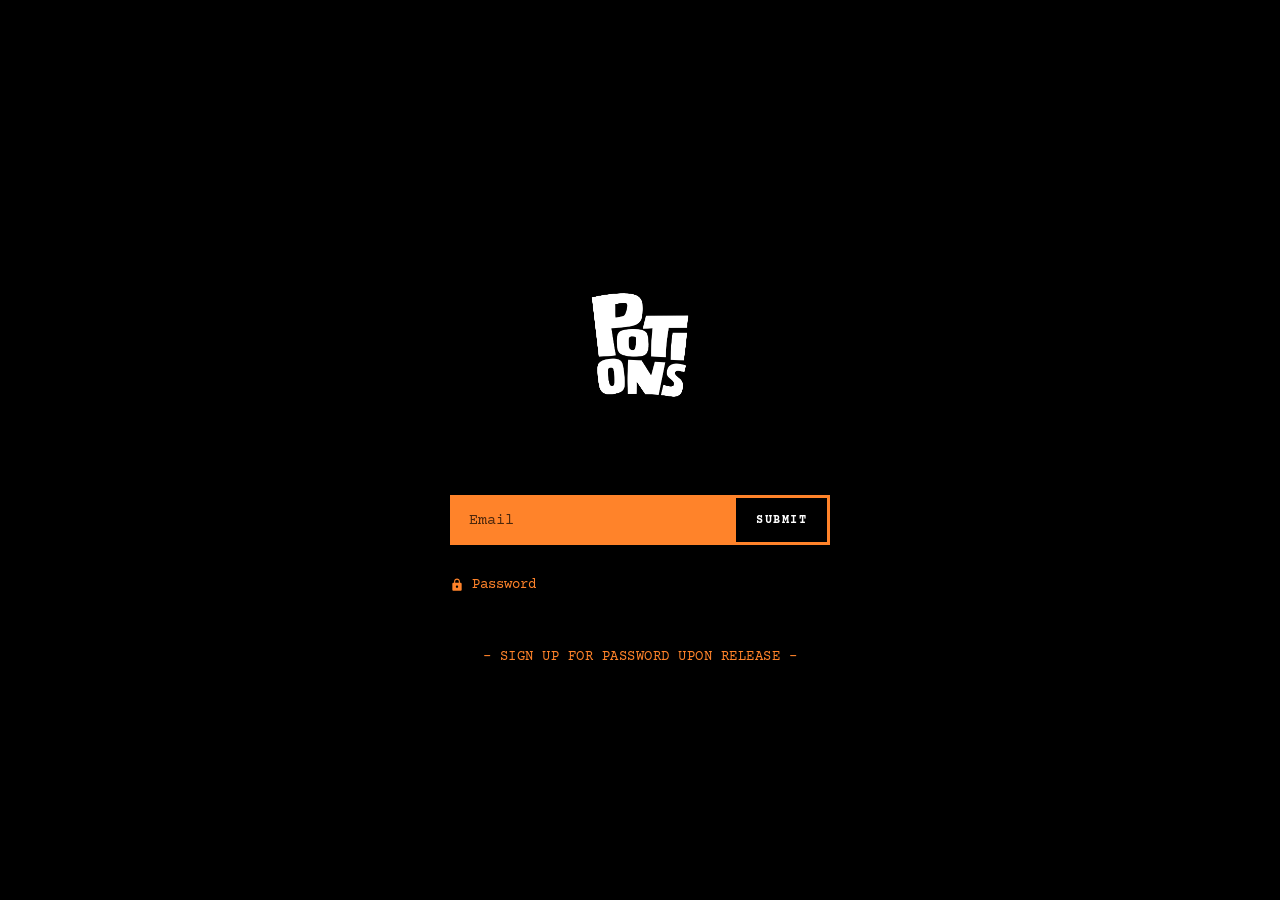
==== password.html @ e367681d "Add files via upload" ====
<!DOCTYPE html>
<html lang="en">
<head>
    <meta charset="UTF-8">
    <meta name="viewport" content="width=device-width, initial-scale=1.0">
    <title>POTIONS — Access</title>
    <link href="https://fonts.googleapis.com/css2?family=Courier+Prime:ital,wght@0,400;0,700;1,400&family=Inter:wght@400;600;700;900&family=Syne:wght@800;900&display=swap" rel="stylesheet">
    <link rel="stylesheet" href="style.css">
    <style>
      body {
        margin: 0;
        padding: 0;
        min-height: 100vh;
        display: flex;
        align-items: center;
        justify-content: center;
        background-color: #000000;
        font-family: 'Courier Prime', monospace, sans-serif;
        color: #ffffff;
      }

      .pass-container {
        width: 100%;
        max-width: 520px;
        padding: 2rem 1.5rem;
        display: flex;
        flex-direction: column;
        align-items: center;
        text-align: center;
      }

      /* Expanded Logo Container - No Frame */
      .logo-container {
        width: 100%;
        max-width: 380px;
        margin-bottom: 2.5rem;
        display: flex;
        justify-content: center;
        align-items: center;
      }

      .brand-logo {
        width: 100%;
        height: auto;
        max-height: 220px;
        object-fit: contain;
      }

      /* Form Container */
      .pass-form-wrapper {
        width: 100%;
        max-width: 380px;
      }

      /* Integrated Split Input/Button Group */
      .split-input-group {
        display: flex;
        width: 100%;
        background-color: var(--accent-orange, #ff832a);
        padding: 3px;
        box-sizing: border-box;
      }

      .split-input {
        flex: 1;
        background: var(--accent-orange, #ff832a);
        border: none;
        color: #000000;
        padding: 0.85rem 1rem;
        font-family: 'Courier Prime', monospace;
        font-size: 0.95rem;
        font-weight: 700;
        outline: none;
      }

      .split-input::placeholder {
        color: rgba(0, 0, 0, 0.7);
        font-weight: 400;
      }

      .split-btn {
        background: #000000;
        color: #ffffff;
        border: none;
        padding: 0 1.25rem;
        font-family: 'Courier Prime', monospace;
        font-size: 0.75rem;
        font-weight: 700;
        letter-spacing: 1.5px;
        cursor: pointer;
        text-transform: uppercase;
        transition: background 0.2s ease, color 0.2s ease;
      }

      .split-btn:hover {
        background: #ffffff;
        color: #000000;
      }

      /* Mode Toggle Button */
      .toggle-mode-btn {
        background: transparent;
        border: none;
        color: var(--accent-orange, #ff832a);
        font-family: 'Courier Prime', monospace;
        font-size: 0.85rem;
        margin-top: 2rem;
        cursor: pointer;
        display: flex;
        align-items: center;
        justify-content: center;
        gap: 0.5rem;
      }

      .toggle-mode-btn:hover {
        text-decoration: underline;
      }

      .lock-icon {
        width: 14px;
        height: 14px;
        fill: currentColor;
      }

      /* Subtitle / Tagline */
      .brand-sub {
        font-size: 0.85rem;
        color: var(--accent-orange, #ff832a);
        margin-top: 3.5rem;
        letter-spacing: 0.5px;
        font-family: 'Courier Prime', monospace;
      }

      .error-msg {
        color: #ff4d4d;
        font-size: 0.75rem;
        margin-top: 0.5rem;
        display: none;
        font-family: 'Courier Prime', monospace;
      }

      @media (max-width: 480px) {
        .logo-container {
          max-width: 280px;
        }
        .split-btn {
          padding: 0 0.85rem;
          font-size: 0.7rem;
        }
      }
    </style>
</head>
<body>

    <div class="pass-container">
      
      <!-- Frameless, Enlarged Brand Logo -->
      <div class="logo-container">
        <img src="potions-logo.png" alt="POTIONS Logo" class="brand-logo">
      </div>

      <div class="pass-form-wrapper">
        
        <!-- MODE 1: EMAIL WAITLIST FORM -->
        <div id="waitlist-mode">
          <form action="YOUR_GOOGLE_FORM_URL_HERE" method="POST" target="_blank">
            <div class="split-input-group">
              <input type="email" name="entry.YOUR_ENTRY_ID" placeholder="Email" required class="split-input">
              <button type="submit" class="split-btn">SUBMIT</button>
            </div>
          </form>

          <button type="button" id="btn-show-pass" class="toggle-mode-btn">
            <svg class="lock-icon" viewBox="0 0 24 24">
              <path d="M18 8h-1V6c0-2.76-2.24-5-5-5S7 3.24 7 6v2H6c-1.1 0-2 .9-2 2v10c0 1.1.9 2 2 2h12c1.1 0 2-.9 2-2V10c0-1.1-.9-2-2-2zm-6 9c-1.1 0-2-.9-2-2s.9-2 2-2 2 .9 2 2-.9 2-2 2zm3.1-9H8.9V6c0-1.71 1.39-3.1 3.1-3.1 1.71 0 3.1 1.39 3.1 3.1v2z"/>
            </svg>
            Password
          </button>
        </div>

        <!-- MODE 2: PASSWORD ACCESS FORM -->
        <div id="password-mode" style="display: none;">
          <form id="pass-form">
            <div class="split-input-group">
              <input type="password" id="pass-input" placeholder="Password" required class="split-input">
              <button type="submit" class="split-btn">ENTER</button>
            </div>
            <p id="pass-error" class="error-msg">INVALID PASSWORD</p>
          </form>

          <button type="button" id="btn-show-waitlist" class="toggle-mode-btn">
            Back to Email Sign-up
          </button>
        </div>

      </div>

      <!-- Footer Tagline -->
      <p class="brand-sub">- sign up for password upon release -</p>

    </div>

    <script>
      const SITE_PASSWORD = "POTIONS2026";

      const waitlistMode = document.getElementById('waitlist-mode');
      const passMode     = document.getElementById('password-mode');
      const btnShowPass  = document.getElementById('btn-show-pass');
      const btnShowWait  = document.getElementById('btn-show-waitlist');
      const passForm     = document.getElementById('pass-form');
      const passInput    = document.getElementById('pass-input');
      const passError    = document.getElementById('pass-error');

      btnShowPass.addEventListener('click', () => {
        waitlistMode.style.display = 'none';
        passMode.style.display = 'block';
      });

      btnShowWait.addEventListener('click', () => {
        passMode.style.display = 'none';
        waitlistMode.style.display = 'block';
      });

      passForm.addEventListener('submit', (e) => {
        e.preventDefault();
        if (passInput.value === SITE_PASSWORD) {
          sessionStorage.setItem('siteUnlocked', 'true');
          window.location.href = 'index.html';
        } else {
          passError.style.display = 'block';
        }
      });
    </script>
</body>
</html>
---- style.css ----
/* --- DESIGN SYSTEM (STREETWEAR / RAW DARK THEME) --- */
:root {
    --accent-orange: #ff832a;
    --bg-dark: #000000;         
    --bg-card: #141414;         
    --text-white: #ffffff;       
    --text-muted: #a0a0a0;       
    --border-color: #262626;     
    --font-heading: 'Syne', sans-serif;
    --font-body: 'Inter', sans-serif;
}

* {
    margin: 0;
    padding: 0;
    box-sizing: border-box;
    -webkit-tap-highlight-color: transparent;
}

html {
    scroll-behavior: smooth;
    scroll-padding-top: 120px;
    font-size: 16px;
}

body {
    font-family: var(--font-body);
    background-color: var(--bg-dark);
    color: var(--text-white);
    -webkit-font-smoothing: antialiased;
    overflow-x: hidden;
    text-transform: uppercase;
}

.container {
    max-width: 1320px;
    margin: 0 auto;
    padding: 0 1.5rem;
}

/* --- OVERLAY STYLES --- */
.overlay-container {
  position: fixed;
  top: 0;
  left: 0;
  width: 100vw;
  height: 100vh;
  background-color: #000000;
  z-index: 9999;
  display: flex;
  justify-content: center;
  align-items: center;
  padding: 1.5rem;
}

.overlay-box {
  background-color: #141414;
  border: 2px solid #262626;
  padding: 2.5rem;
  max-width: 420px;
  width: 100%;
  text-align: center;
}

.overlay-title {
  font-family: 'Syne', sans-serif;
  font-weight: 900;
  font-size: 2.5rem;
  margin-bottom: 0.5rem;
  color: #ffffff;
}

.overlay-sub {
  font-size: 0.8rem;
  color: #a0a0a0;
  margin-bottom: 1.5rem;
  text-transform: uppercase;
}

.overlay-form {
  display: flex;
  flex-direction: column;
  gap: 0.75rem;
}

.overlay-input {
  background-color: #000000;
  border: 2px solid #262626;
  color: #ffffff;
  padding: 0.8rem;
  font-family: 'Inter', sans-serif;
  font-weight: 700;
  font-size: 0.85rem;
  text-transform: uppercase;
  outline: none;
}

.overlay-input:focus {
  border-color: #ff832a;
}

.overlay-btn {
  background-color: #ff832a;
  color: #000000;
  border: none;
  padding: 0.8rem;
  font-family: 'Syne', sans-serif;
  font-weight: 900;
  font-size: 0.9rem;
  cursor: pointer;
  letter-spacing: 1px;
}

.overlay-btn.alt {
  background-color: transparent;
  color: #ffffff;
  border: 2px solid #262626;
}

.overlay-btn.alt:hover {
  border-color: #ff832a;
  color: #ff832a;
}

.overlay-divider {
  margin: 1.25rem 0;
  border-bottom: 1px solid #262626;
  line-height: 0.1em;
}

.overlay-divider span {
  background: #141414;
  padding: 0 10px;
  color: #a0a0a0;
  font-size: 0.75rem;
}

.error-msg {
  color: #ff4d4d;
  font-size: 0.75rem;
  display: none;
  margin-top: 0.25rem;
}

#password-overlay {
  position: fixed;
  top: 0;
  left: 0;
  width: 100vw;
  height: 100vh;
  height: 100dvh;
  background: url('YOUR-IMAGE-NAME.jpg') center/cover no-repeat;
  z-index: 9999;
  display: flex;
  align-items: center;
  justify-content: center;
  overflow-y: auto;
}

#password-overlay::before {
  content: '';
  position: absolute;
  top: 0;
  left: 0;
  width: 100%;
  height: 100%;
  background: rgba(0, 0, 0, 0.85);
  z-index: -1;
}

/* --- NAVBAR LAYOUT --- */
.navbar {
    border-bottom: 2px solid var(--border-color);
    padding: 1.0rem 2.5rem;
    position: sticky;
    top: 0;
    background-color: var(--bg-dark);
    z-index: 1000;
    width: 100%;
}

.nav-container {
    display: grid;
    grid-template-columns: 1fr auto 1fr;
    align-items: center;
    width: 100%;
    max-width: 1400px;
    margin: 0 auto;
}

.nav-left {
    display: flex;
    justify-content: flex-start;
    align-items: center;
    gap: 2rem;
    height: 100%;
}

.nav-link {
    font-family: var(--font-body);
    font-weight: 800;
    font-size: 0.9rem;
    letter-spacing: 1.5px;
    color: var(--text-white);
    text-decoration: none;
    position: relative;
    padding: 0.5rem 0;
    transition: color 0.2s ease;
}

.nav-link::after {
    content: '';
    position: absolute;
    bottom: 0;
    left: 0;
    width: 0%;
    height: 2px;
    background-color: var(--accent-orange);
    transition: width 0.2s ease;
}

.nav-link:hover {
    color: var(--accent-orange);
}

.nav-link:hover::after {
    width: 100%;
}

.logo-link {
    display: flex;
    justify-content: center;
    align-items: center;
    text-decoration: none;
    line-height: 0;
}

.nav-logo {
    height: 90px;
    width: auto;
    object-fit: contain;
    display: block;
    margin: 0;
    transition: transform 0.2s ease;
}

.logo-link:hover .nav-logo {
    transform: scale(1.05);
}

.nav-right {
    display: flex;
}

.mobile-menu-btn {
    display: none;
    background: transparent;
    border: none;
    color: var(--text-white);
    font-size: 1.8rem;
    cursor: pointer;
    padding: 0.5rem;
    line-height: 1;
    z-index: 1002;
}

/* --- TICKER BANNER --- */
.ticker-bar {
    background-color: #000000;
    color: #ffffff;
    font-family: var(--font-heading);
    font-weight: 900;
    font-size: 0.85rem;
    letter-spacing: 2px;
    padding: 0.4rem 0;
    overflow: hidden;
    white-space: nowrap;
    border-top: 1px solid var(--border-color);
    border-bottom: 2px solid var(--border-color);
}

.ticker-track {
    display: inline-block;
    animation: ticker 22s linear infinite;
}

.ticker-track span {
    display: inline-block;
}

@keyframes ticker {
    0% { transform: translateX(0); }
    100% { transform: translateX(-50%); }
}

/* --- PRODUCT SECTION LAYOUT --- */
.product-section {
    padding: 3rem 0 5rem 0;
}

.product-grid {
    display: grid;
    grid-template-columns: 1.1fr 0.9fr;
    gap: 4rem;
    align-items: start;
}

.product-gallery {
    display: flex;
    flex-direction: column;
    gap: 1.5rem;
}

.img-container {
    background-color: var(--bg-card);
    border: 2px solid var(--border-color);
    overflow: hidden;
    position: relative;
}

.img-container img {
    width: 100%;
    height: 100%;
    object-fit: cover;
    display: block;
    transition: transform 0.3s ease;
}

.img-container:hover img {
    transform: scale(1.03);
}

.main-img {
    aspect-ratio: 4 / 5;
    width: 100%;
}

.gallery-row {
    display: grid;
    grid-template-columns: 1fr 1fr;
    gap: 1.5rem;
}

.sub-img {
    aspect-ratio: 1 / 1;
}

.product-info {
    display: flex;
    flex-direction: column;
    gap: 1.5rem;
}

.product-title {
    font-family: var(--font-heading);
    font-weight: 900;
    font-size: 2.75rem;
    line-height: 1.1;
    letter-spacing: -1px;
}

.review-stars-summary {
    display: flex;
    align-items: center;
    gap: 0.75rem;
}

.stars {
    color: var(--accent-orange);
    letter-spacing: 2px;
    font-size: 1.1rem;
}

.rating-text {
    font-size: 0.8rem;
    font-weight: 700;
    color: var(--text-muted);
    letter-spacing: 1px;
}

.price-container {
    font-family: var(--font-heading);
    font-size: 2rem;
    font-weight: 900;
    color: var(--accent-orange);
}

.control-group {
    display: flex;
    flex-direction: column;
    gap: 0.5rem;
}

.group-label {
    font-size: 0.75rem;
    font-weight: 800;
    color: var(--text-muted);
    letter-spacing: 1.5px;
}

.pill-container {
    display: flex;
    gap: 0.75rem;
}

.pill-btn {
    background: transparent;
    border: 2px solid var(--border-color);
    color: var(--text-white);
    padding: 0.6rem 1.5rem;
    font-family: var(--font-body);
    font-weight: 700;
    font-size: 0.85rem;
    cursor: pointer;
    transition: all 0.2s ease;
}

.pill-btn.active, .pill-btn:hover {
    border-color: var(--accent-orange);
    background-color: var(--accent-orange);
    color: var(--bg-dark);
}

.purchase-stack {
    display: flex;
    gap: 1rem;
    margin-top: 0.5rem;
}

.quantity-selector {
    display: flex;
    border: 2px solid var(--border-color);
    background-color: var(--bg-card);
}

.qty-btn {
    background: transparent;
    border: none;
    color: var(--text-white);
    width: 45px;
    font-size: 1.2rem;
    font-weight: 700;
    cursor: pointer;
    transition: color 0.2s ease;
}

.qty-btn:hover {
    color: var(--accent-orange);
}

#qty-input {
    width: 45px;
    background: transparent;
    border: none;
    color: var(--text-white);
    text-align: center;
    font-family: var(--font-body);
    font-weight: 700;
    font-size: 1rem;
    appearance: textfield;
    -moz-appearance: textfield;
}

#qty-input::-webkit-outer-spin-button,
#qty-input::-webkit-inner-spin-button {
    -webkit-appearance: none;
    margin: 0;
}

.add-to-cart-btn {
    flex: 1;
    background-color: var(--accent-orange);
    color: var(--bg-dark);
    border: none;
    padding: 1rem 2rem;
    font-family: var(--font-heading);
    font-weight: 900;
    font-size: 1.1rem;
    letter-spacing: 2px;
    cursor: pointer;
    transition: transform 0.1s ease, background-color 0.2s ease;
}

.add-to-cart-btn:hover {
    background-color: #ff9447;
    transform: translateY(-2px);
}

.add-to-cart-btn:active {
    transform: translateY(0);
}

/* Slightly larger single-line tagline */
.sketch-tagline {
    font-family: var(--font-heading);
    font-size: 1.1rem;
    font-style: normal;          /* Removes italicization to match the image */
    font-weight: 900;             /* Ultra-heavy weight matching the image */
    letter-spacing: 0.5px;
    color: var(--accent-orange);
    margin-top: 0.25rem;
    white-space: nowrap;          /* Keeps it strictly on one line */
}

.sketch-bullet-list {
    list-style: none;
    display: flex;
    flex-direction: column;
    gap: 0.5rem;
}

.sketch-bullet-list li {
    font-size: 0.9rem;
    font-weight: 600;
    color: var(--text-white);
    display: flex;
    align-items: center;
    gap: 0.5rem;
}

.sketch-bullet-list li::before {
    content: "•";
    color: var(--accent-orange);
    font-size: 1.2rem;
}

.accordion-stack {
    border-top: 2px solid var(--border-color);
    margin-top: 1rem;
}

.accordion-item {
    border-bottom: 2px solid var(--border-color);
}

.accordion-trigger {
    width: 100%;
    background: transparent;
    border: none;
    padding: 1.2rem 0;
    color: var(--text-white);
    font-family: var(--font-heading);
    font-weight: 800;
    font-size: 0.95rem;
    letter-spacing: 1px;
    display: flex;
    justify-content: space-between;
    align-items: center;
    cursor: pointer;
    text-align: left;
}

.accordion-icon {
    font-size: 1.2rem;
    color: var(--accent-orange);
    font-weight: 700;
}

.accordion-panel {
    max-height: 0;
    overflow: hidden;
    transition: max-height 0.3s ease-out;
}

.accordion-item.open .accordion-panel {
    max-height: 1000px;
}

.accordion-content {
    padding-bottom: 1.2rem;
    font-size: 0.85rem;
    line-height: 1.6;
    color: var(--text-muted);
    text-transform: none;
}

.what-it-does-box {
    background-color: var(--bg-card);
    border: 2px solid var(--border-color);
    padding: 1.5rem;
    margin-top: 0.5rem;
}

.what-heading {
    font-family: var(--font-heading);
    font-size: 1.1rem;
    font-weight: 900;
    color: var(--accent-orange);
    margin-bottom: 0.75rem;
    letter-spacing: 1px;
}

.what-text {
    font-size: 0.85rem;
    line-height: 1.5;
    color: var(--text-white);
    margin-bottom: 1rem;
    text-transform: none;
}

.what-it-does-box ul {
    list-style-type: square;
    padding-left: 1.2rem;
    display: flex;
    flex-direction: column;
    gap: 0.4rem;
}

.what-it-does-box li {
    font-size: 0.8rem;
    color: var(--text-muted);
    text-transform: none;
}

/* --- FOOTER --- */
.footer-grid {
    display: grid;
    grid-template-columns: 2fr 1fr 1fr 1.5fr;
    gap: 3rem;
    margin-bottom: 3rem;
}

.brand-col .logo {
    font-family: var(--font-heading);
    font-weight: 900;
    font-size: 2rem;
    letter-spacing: -1px;
    display: block;
    margin-bottom: 1rem;
}

.footer-tagline {
    font-size: 0.8rem;
    color: var(--text-muted);
    line-height: 1.5;
    font-weight: 600;
    max-width: 280px;
}

.footer-heading {
    font-family: var(--font-heading);
    font-weight: 800;
    font-size: 0.85rem;
    letter-spacing: 1.5px;
    color: var(--accent-orange);
    margin-bottom: 1.2rem;
}

.footer-list {
    list-style: none;
    display: flex;
    flex-direction: column;
    gap: 0.75rem;
}

.footer-list a {
    color: var(--text-muted);
    text-decoration: none;
    font-size: 0.85rem;
    font-weight: 600;
    transition: color 0.2s ease;
}

.footer-list a:hover {
    color: var(--text-white);
}

.footer-text {
    font-size: 0.85rem;
    color: var(--text-muted);
    margin-bottom: 1rem;
    text-transform: none;
}

.footer-social-btn {
    display: inline-flex;
    align-items: center;
    gap: 0.5rem;
    background-color: var(--bg-card);
    border: 2px solid var(--border-color);
    color: var(--text-white);
    padding: 0.6rem 1rem;
    text-decoration: none;
    font-weight: 700;
    font-size: 0.8rem;
    transition: all 0.2s ease;
}

.footer-social-btn:hover {
    border-color: var(--accent-orange);
    color: var(--accent-orange);
}

.instagram-icon {
    width: 16px;
    height: 16px;
}

.footer-bottom {
    border-top: 1px solid var(--border-color);
    padding-top: 2rem;
    display: flex;
    justify-content: space-between;
    align-items: center;
    font-size: 0.75rem;
    color: var(--text-muted);
    font-weight: 600;
}

.payment-badges {
    display: flex;
    gap: 1rem;
}

.payment-badges span {
    border: 1px solid var(--border-color);
    padding: 0.2rem 0.5rem;
    border-radius: 3px;
    font-size: 0.65rem;
}

/* --- RESPONSIVE MEDIA QUERIES --- */

/* Tablets & Small Laptops */
@media (max-width: 900px) {
    .navbar {
        padding: 0.75rem 1.25rem;
    }

    .nav-container {
        display: grid;
        grid-template-columns: 40px 1fr 40px;
        align-items: center;
        width: 100%;
    }

    .logo-link {
        grid-column: 2;
        justify-self: center;
    }

    .nav-logo {
        height: 75px;
        width: auto;
    }

    .mobile-menu-btn {
        display: block;
        grid-column: 3;
        justify-self: end;
    }

    .nav-right {
        display: none;
    }

    .nav-left {
        display: flex;
        position: fixed;
        top: 0;
        left: 0;
        width: 100vw;
        height: 100vh;
        background-color: var(--bg-dark);
        flex-direction: column;
        justify-content: center;
        align-items: flex-start;
        padding: 3rem 2.5rem;
        gap: 2rem;
        z-index: 1001;
        opacity: 0;
        pointer-events: none;
        transition: opacity 0.3s ease, transform 0.3s ease;
        transform: translateY(-10px);
    }

    .nav-left.mobile-open {
        opacity: 1;
        pointer-events: auto;
        transform: translateY(0);
    }

    .nav-left .nav-link {
        font-family: var(--font-heading);
        font-size: 1.6rem;
        font-weight: 900;
        letter-spacing: 2px;
        color: var(--text-white);
        text-decoration: none;
    }

    .product-grid {
        grid-template-columns: 1fr;
        gap: 2.5rem;
    }

    .footer-grid {
        grid-template-columns: 1fr 1fr;
        gap: 2rem;
    }

    .brand-col {
        grid-column: span 2;
    }
}

/* Mobile Phones */
@media (max-width: 550px) {
    .product-title {
        font-size: 2rem;
    }

    .sketch-tagline {
        font-size: 0.8rem; /* Keeps font bold and unified on 1 line across all phone sizes */
        white-space: nowrap;
    }

    .purchase-stack {
        flex-direction: column;
        width: 100%;
    }

    .quantity-selector {
        justify-content: center;
        width: 100%;
        height: 48px;
    }

    .add-to-cart-btn {
        width: 100%;
        padding: 1.1rem;
    }

    .overlay-input {
        font-size: 16px !important; /* Prevents mobile Safari auto-zoom on focus */
        padding: 0.9rem 0.75rem;
    }

    .overlay-box {
        padding: 1.5rem 1rem;
        max-width: 100% !important;
        width: 100%;
    }

    .overlay-title {
        font-size: 1.8rem;
    }

    .overlay-sub {
        font-size: 0.75rem;
    }

    .footer-grid {
        grid-template-columns: 1fr;
    }
    
    .brand-col {
        grid-column: span 1;
    }

    .footer-bottom {
        flex-direction: column;
        gap: 1rem;
        text-align: center;
    }
}
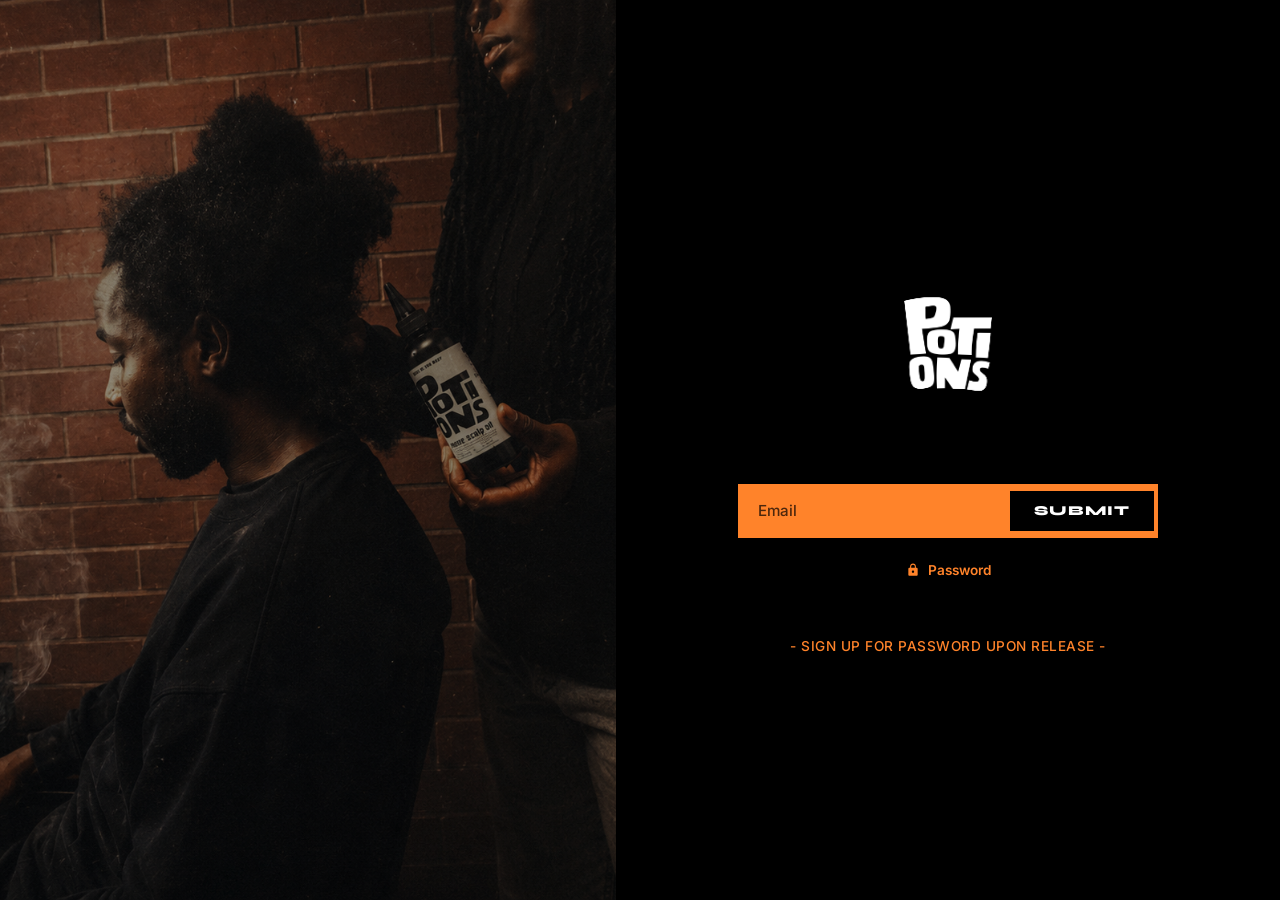
==== commit eb421a42: "Update password.html" ====
--- a/password.html
+++ b/password.html
@@ -4,35 +4,75 @@
     <meta charset="UTF-8">
     <meta name="viewport" content="width=device-width, initial-scale=1.0">
     <title>POTIONS — Access</title>
-    <link href="https://fonts.googleapis.com/css2?family=Courier+Prime:ital,wght@0,400;0,700;1,400&family=Inter:wght@400;600;700;900&family=Syne:wght@800;900&display=swap" rel="stylesheet">
+    <link href="https://fonts.googleapis.com/css2?family=Inter:wght@400;500;600;700&family=Syne:wght@700;800;900&display=swap" rel="stylesheet">
     <link rel="stylesheet" href="style.css">
     <style>
+      *, *::before, *::after {
+        box-sizing: border-box;
+      }
+
       body {
         margin: 0;
         padding: 0;
         min-height: 100vh;
+        background-color: #000000;
+        font-family: 'Inter', sans-serif;
+        color: #ffffff;
+      }
+
+      /* Split Screen Container */
+      .split-screen {
+        display: flex;
+        min-height: 100vh;
+        width: 100%;
+      }
+
+      /* Left Side: Image Panel */
+      .split-image-panel {
+        flex: 1;
+        /* Replace with your image URL or asset name */
+        background-image: url('scalp-main.jpg');
+        background-size: cover;
+        background-position: center;
+        background-repeat: no-repeat;
+        position: relative;
+        min-height: 300px;
+      }
+
+      /* Optional image tint */
+      .split-image-panel::before {
+        content: '';
+        position: absolute;
+        top: 0;
+        left: 0;
+        right: 0;
+        bottom: 0;
+        background: rgba(0, 0, 0, 0.3);
+      }
+
+      /* Right Side: Form Panel */
+      .split-form-panel {
+        flex: 1;
         display: flex;
         align-items: center;
         justify-content: center;
         background-color: #000000;
-        font-family: 'Courier Prime', monospace, sans-serif;
-        color: #ffffff;
+        padding: 2.5rem 1.5rem;
       }
 
       .pass-container {
         width: 100%;
-        max-width: 520px;
-        padding: 2rem 1.5rem;
+        max-width: 420px;
         display: flex;
         flex-direction: column;
         align-items: center;
         text-align: center;
       }
 
-      /* Expanded Logo Container - No Frame */
+      /* Logo Container */
       .logo-container {
         width: 100%;
-        max-width: 380px;
+        max-width: 320px;
         margin-bottom: 2.5rem;
         display: flex;
         justify-content: center;
@@ -42,14 +82,13 @@
       .brand-logo {
         width: 100%;
         height: auto;
-        max-height: 220px;
+        max-height: 200px;
         object-fit: contain;
       }
 
-      /* Form Container */
+      /* Form Wrapper */
       .pass-form-wrapper {
         width: 100%;
-        max-width: 380px;
       }
 
       /* Integrated Split Input/Button Group */
@@ -57,38 +96,45 @@
         display: flex;
         width: 100%;
         background-color: var(--accent-orange, #ff832a);
-        padding: 3px;
-        box-sizing: border-box;
+        padding: 4px;
+        align-items: center;
       }
 
       .split-input {
         flex: 1;
-        background: var(--accent-orange, #ff832a);
+        min-width: 0;
+        background: transparent;
         border: none;
         color: #000000;
         padding: 0.85rem 1rem;
-        font-family: 'Courier Prime', monospace;
+        font-family: 'Inter', sans-serif;
         font-size: 0.95rem;
-        font-weight: 700;
+        font-weight: 600;
+        line-height: 1.2;
         outline: none;
       }
 
       .split-input::placeholder {
         color: rgba(0, 0, 0, 0.7);
-        font-weight: 400;
+        font-weight: 500;
       }
 
       .split-btn {
         background: #000000;
         color: #ffffff;
         border: none;
-        padding: 0 1.25rem;
-        font-family: 'Courier Prime', monospace;
-        font-size: 0.75rem;
-        font-weight: 700;
-        letter-spacing: 1.5px;
+        padding: 0.85rem 1.5rem;
+        font-family: 'Syne', sans-serif;
+        font-size: 0.85rem;
+        font-weight: 800;
+        line-height: 1;
+        letter-spacing: 1px;
         cursor: pointer;
         text-transform: uppercase;
+        white-space: nowrap;
+        display: flex;
+        align-items: center;
+        justify-content: center;
         transition: background 0.2s ease, color 0.2s ease;
       }
 
@@ -102,11 +148,12 @@
         background: transparent;
         border: none;
         color: var(--accent-orange, #ff832a);
-        font-family: 'Courier Prime', monospace;
+        font-family: 'Inter', sans-serif;
         font-size: 0.85rem;
-        margin-top: 2rem;
+        font-weight: 600;
+        margin-top: 1.5rem;
         cursor: pointer;
-        display: flex;
+        display: inline-flex;
         align-items: center;
         justify-content: center;
         gap: 0.5rem;
@@ -120,6 +167,7 @@
         width: 14px;
         height: 14px;
         fill: currentColor;
+        flex-shrink: 0;
       }
 
       /* Subtitle / Tagline */
@@ -128,7 +176,9 @@
         color: var(--accent-orange, #ff832a);
         margin-top: 3.5rem;
         letter-spacing: 0.5px;
-        font-family: 'Courier Prime', monospace;
+        font-family: 'Inter', sans-serif;
+        font-weight: 500;
+        line-height: 1.4;
       }
 
       .error-msg {
@@ -136,67 +186,95 @@
         font-size: 0.75rem;
         margin-top: 0.5rem;
         display: none;
-        font-family: 'Courier Prime', monospace;
-      }
-
-      @media (max-width: 480px) {
+        font-family: 'Inter', sans-serif;
+        font-weight: 600;
+      }
+
+      /* Responsive Layout for Mobile */
+      @media (max-width: 768px) {
+        .split-screen {
+          flex-direction: column;
+        }
+
+        .split-image-panel {
+          min-height: 250px;
+          flex: none;
+        }
+
+        .split-form-panel {
+          flex: 1;
+          padding: 2rem 1rem;
+        }
+
         .logo-container {
-          max-width: 280px;
-        }
+          max-width: 240px;
+          margin-bottom: 1.75rem;
+        }
+
         .split-btn {
-          padding: 0 0.85rem;
-          font-size: 0.7rem;
+          padding: 0.85rem 1rem;
+          font-size: 0.75rem;
         }
       }
     </style>
 </head>
 <body>
 
-    <div class="pass-container">
+    <div class="split-screen">
       
-      <!-- Frameless, Enlarged Brand Logo -->
-      <div class="logo-container">
-        <img src="potions-logo.png" alt="POTIONS Logo" class="brand-logo">
+      <!-- LEFT PANEL: IMAGE -->
+      <div class="split-image-panel"></div>
+
+      <!-- RIGHT PANEL: FORM & CONTENT -->
+      <div class="split-form-panel">
+        <div class="pass-container">
+          
+          <!-- Brand Logo -->
+          <div class="logo-container">
+            <img src="potions-logo.png" alt="POTIONS Logo" class="brand-logo">
+          </div>
+
+          <div class="pass-form-wrapper">
+            
+            <!-- MODE 1: EMAIL WAITLIST FORM -->
+            <div id="waitlist-mode">
+              <form action="YOUR_GOOGLE_FORM_URL_HERE" method="POST" target="_blank">
+                <div class="split-input-group">
+                  <input type="email" name="entry.YOUR_ENTRY_ID" placeholder="Email" required class="split-input">
+                  <button type="submit" class="split-btn">SUBMIT</button>
+                </div>
+              </form>
+
+              <button type="button" id="btn-show-pass" class="toggle-mode-btn">
+                <svg class="lock-icon" viewBox="0 0 24 24">
+                  <path d="M18 8h-1V6c0-2.76-2.24-5-5-5S7 3.24 7 6v2H6c-1.1 0-2 .9-2 2v10c0 1.1.9 2 2 2h12c1.1 0 2-.9 2-2V10c0-1.1-.9-2-2-2zm-6 9c-1.1 0-2-.9-2-2s.9-2 2-2 2 .9 2 2-.9 2-2 2zm3.1-9H8.9V6c0-1.71 1.39-3.1 3.1-3.1 1.71 0 3.1 1.39 3.1 3.1v2z"/>
+                </svg>
+                Password
+              </button>
+            </div>
+
+            <!-- MODE 2: PASSWORD ACCESS FORM -->
+            <div id="password-mode" style="display: none;">
+              <form id="pass-form">
+                <div class="split-input-group">
+                  <input type="password" id="pass-input" placeholder="Password" required class="split-input">
+                  <button type="submit" class="split-btn">ENTER</button>
+                </div>
+                <p id="pass-error" class="error-msg">INVALID PASSWORD</p>
+              </form>
+
+              <button type="button" id="btn-show-waitlist" class="toggle-mode-btn">
+                Back to Email Sign-up
+              </button>
+            </div>
+
+          </div>
+
+          <!-- Footer Tagline -->
+          <p class="brand-sub">- sign up for password upon release -</p>
+
+        </div>
       </div>
-
-      <div class="pass-form-wrapper">
-        
-        <!-- MODE 1: EMAIL WAITLIST FORM -->
-        <div id="waitlist-mode">
-          <form action="YOUR_GOOGLE_FORM_URL_HERE" method="POST" target="_blank">
-            <div class="split-input-group">
-              <input type="email" name="entry.YOUR_ENTRY_ID" placeholder="Email" required class="split-input">
-              <button type="submit" class="split-btn">SUBMIT</button>
-            </div>
-          </form>
-
-          <button type="button" id="btn-show-pass" class="toggle-mode-btn">
-            <svg class="lock-icon" viewBox="0 0 24 24">
-              <path d="M18 8h-1V6c0-2.76-2.24-5-5-5S7 3.24 7 6v2H6c-1.1 0-2 .9-2 2v10c0 1.1.9 2 2 2h12c1.1 0 2-.9 2-2V10c0-1.1-.9-2-2-2zm-6 9c-1.1 0-2-.9-2-2s.9-2 2-2 2 .9 2 2-.9 2-2 2zm3.1-9H8.9V6c0-1.71 1.39-3.1 3.1-3.1 1.71 0 3.1 1.39 3.1 3.1v2z"/>
-            </svg>
-            Password
-          </button>
-        </div>
-
-        <!-- MODE 2: PASSWORD ACCESS FORM -->
-        <div id="password-mode" style="display: none;">
-          <form id="pass-form">
-            <div class="split-input-group">
-              <input type="password" id="pass-input" placeholder="Password" required class="split-input">
-              <button type="submit" class="split-btn">ENTER</button>
-            </div>
-            <p id="pass-error" class="error-msg">INVALID PASSWORD</p>
-          </form>
-
-          <button type="button" id="btn-show-waitlist" class="toggle-mode-btn">
-            Back to Email Sign-up
-          </button>
-        </div>
-
-      </div>
-
-      <!-- Footer Tagline -->
-      <p class="brand-sub">- sign up for password upon release -</p>
 
     </div>
 
@@ -232,4 +310,4 @@
       });
     </script>
 </body>
-</html>+</html>
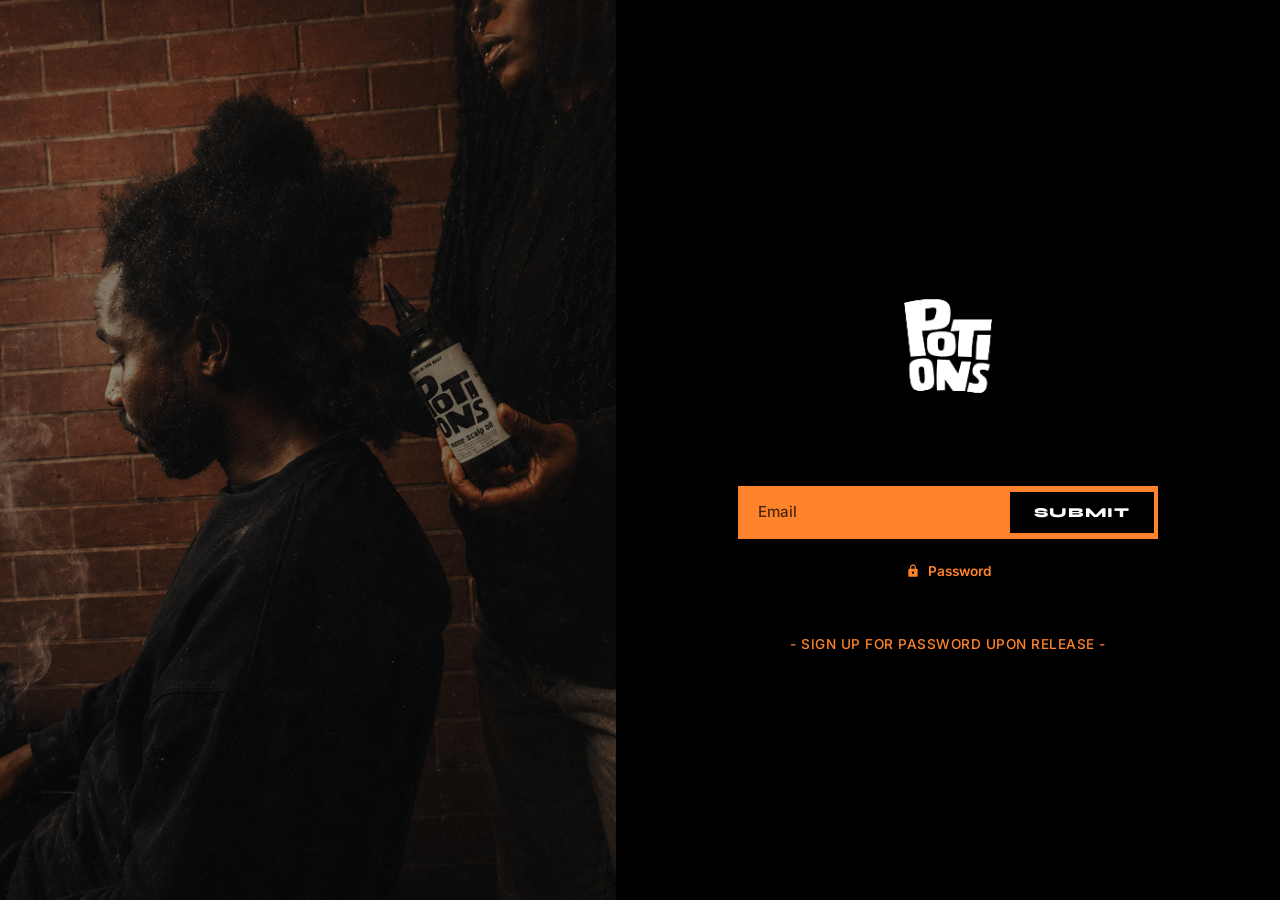
==== commit 9f08a27b: "Refactor password.html layout and styles Updated the layout and styles for the password access page," ====
--- a/password.html
+++ b/password.html
@@ -30,7 +30,6 @@
       /* Left Side: Image Panel */
       .split-image-panel {
         flex: 1;
-        /* Replace with your image URL or asset name */
         background-image: url('scalp-main.jpg');
         background-size: cover;
         background-position: center;
@@ -66,14 +65,15 @@
         display: flex;
         flex-direction: column;
         align-items: center;
+        justify-content: center;
         text-align: center;
       }
 
-      /* Logo Container */
+      /* Logo Container Centered */
       .logo-container {
         width: 100%;
         max-width: 320px;
-        margin-bottom: 2.5rem;
+        margin: 0 auto 2.5rem auto;
         display: flex;
         justify-content: center;
         align-items: center;
@@ -84,11 +84,23 @@
         height: auto;
         max-height: 200px;
         object-fit: contain;
+        margin: 0 auto;
+        display: block;
       }
 
       /* Form Wrapper */
       .pass-form-wrapper {
         width: 100%;
+        display: flex;
+        flex-direction: column;
+        align-items: center;
+      }
+
+      #waitlist-mode, #password-mode {
+        width: 100%;
+        display: flex;
+        flex-direction: column;
+        align-items: center;
       }
 
       /* Integrated Split Input/Button Group */
@@ -229,7 +241,7 @@
       <div class="split-form-panel">
         <div class="pass-container">
           
-          <!-- Brand Logo -->
+          <!-- Brand Logo (Centered) -->
           <div class="logo-container">
             <img src="potions-logo.png" alt="POTIONS Logo" class="brand-logo">
           </div>
@@ -238,7 +250,7 @@
             
             <!-- MODE 1: EMAIL WAITLIST FORM -->
             <div id="waitlist-mode">
-              <form action="YOUR_GOOGLE_FORM_URL_HERE" method="POST" target="_blank">
+              <form action="YOUR_GOOGLE_FORM_URL_HERE" method="POST" target="_blank" style="width: 100%;">
                 <div class="split-input-group">
                   <input type="email" name="entry.YOUR_ENTRY_ID" placeholder="Email" required class="split-input">
                   <button type="submit" class="split-btn">SUBMIT</button>
@@ -255,7 +267,7 @@
 
             <!-- MODE 2: PASSWORD ACCESS FORM -->
             <div id="password-mode" style="display: none;">
-              <form id="pass-form">
+              <form id="pass-form" style="width: 100%;">
                 <div class="split-input-group">
                   <input type="password" id="pass-input" placeholder="Password" required class="split-input">
                   <button type="submit" class="split-btn">ENTER</button>
@@ -291,12 +303,12 @@
 
       btnShowPass.addEventListener('click', () => {
         waitlistMode.style.display = 'none';
-        passMode.style.display = 'block';
+        passMode.style.display = 'flex';
       });
 
       btnShowWait.addEventListener('click', () => {
         passMode.style.display = 'none';
-        waitlistMode.style.display = 'block';
+        waitlistMode.style.display = 'flex';
       });
 
       passForm.addEventListener('submit', (e) => {
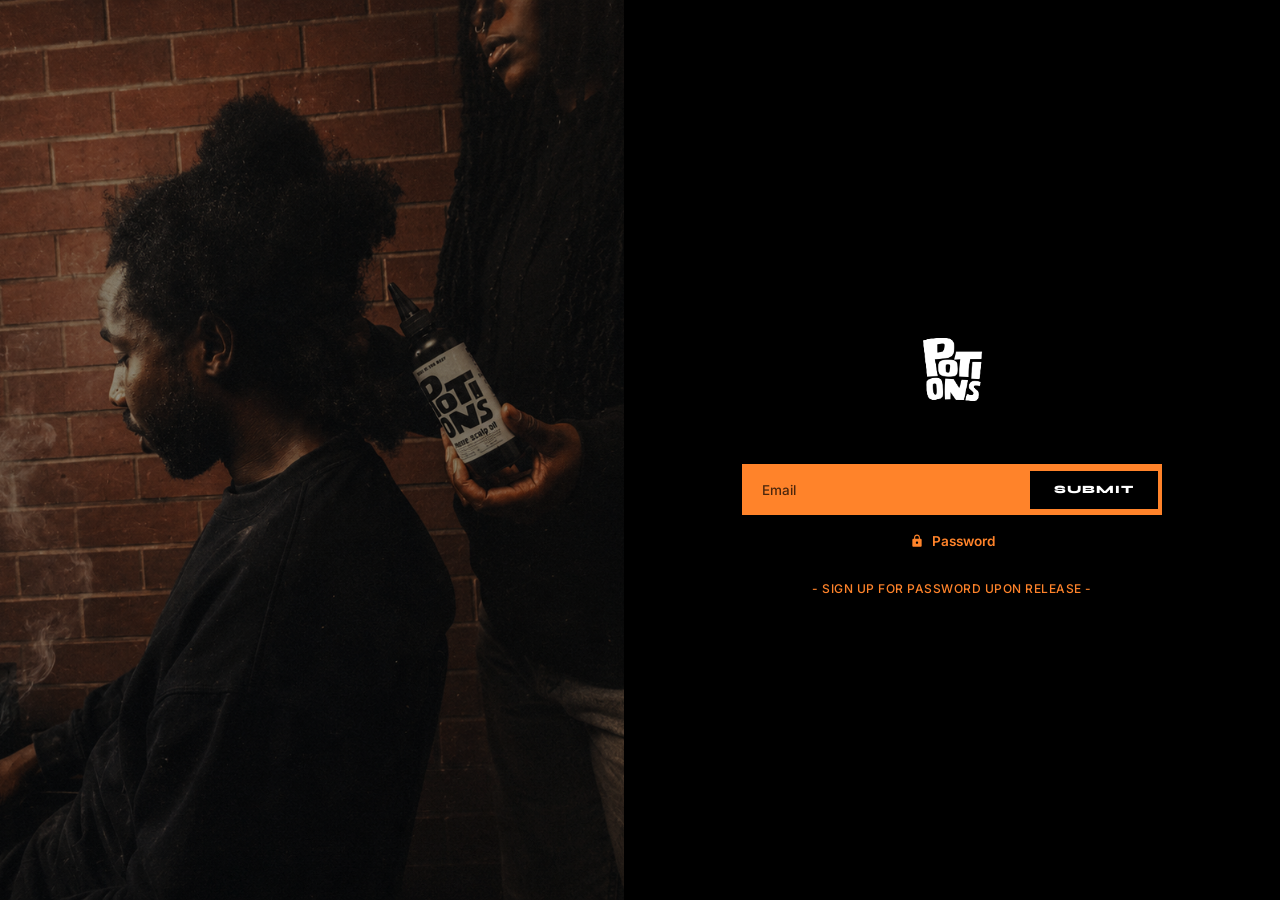
==== commit 9dafe222: "Refactor password.html for improved layout and styles Updated HTML structure and styles for better r" ====
--- a/password.html
+++ b/password.html
@@ -11,20 +11,26 @@
         box-sizing: border-box;
       }
 
-      body {
+      html, body {
+        height: 100%;
         margin: 0;
         padding: 0;
-        min-height: 100vh;
+        overflow: hidden; /* Prevents page-level scrollbars */
+      }
+
+      body {
         background-color: #000000;
         font-family: 'Inter', sans-serif;
         color: #ffffff;
       }
 
-      /* Split Screen Container */
+      /* Split Screen Container fixed to 100vh */
       .split-screen {
         display: flex;
-        min-height: 100vh;
-        width: 100%;
+        height: 100vh;
+        height: 100dvh; /* Uses dynamic viewport height for mobile browsers */
+        width: 100%;
+        overflow: hidden;
       }
 
       /* Left Side: Image Panel */
@@ -35,7 +41,6 @@
         background-position: center;
         background-repeat: no-repeat;
         position: relative;
-        min-height: 300px;
       }
 
       /* Optional image tint */
@@ -56,7 +61,7 @@
         align-items: center;
         justify-content: center;
         background-color: #000000;
-        padding: 2.5rem 1.5rem;
+        padding: 1.5rem 1rem;
       }
 
       .pass-container {
@@ -69,11 +74,11 @@
         text-align: center;
       }
 
-      /* Logo Container Centered */
+      /* Logo Container Centered & Auto-scaling */
       .logo-container {
         width: 100%;
         max-width: 320px;
-        margin: 0 auto 2.5rem auto;
+        margin: 0 auto clamp(1rem, 3vh, 2.5rem) auto;
         display: flex;
         justify-content: center;
         align-items: center;
@@ -82,7 +87,7 @@
       .brand-logo {
         width: 100%;
         height: auto;
-        max-height: 200px;
+        max-height: clamp(80px, 15vh, 200px);
         object-fit: contain;
         margin: 0 auto;
         display: block;
@@ -118,9 +123,9 @@
         background: transparent;
         border: none;
         color: #000000;
-        padding: 0.85rem 1rem;
-        font-family: 'Inter', sans-serif;
-        font-size: 0.95rem;
+        padding: clamp(0.6rem, 1.5vh, 0.85rem) 1rem;
+        font-family: 'Inter', sans-serif;
+        font-size: clamp(0.8rem, 1.5vh, 0.95rem);
         font-weight: 600;
         line-height: 1.2;
         outline: none;
@@ -135,9 +140,9 @@
         background: #000000;
         color: #ffffff;
         border: none;
-        padding: 0.85rem 1.5rem;
+        padding: clamp(0.6rem, 1.5vh, 0.85rem) clamp(0.8rem, 2vw, 1.5rem);
         font-family: 'Syne', sans-serif;
-        font-size: 0.85rem;
+        font-size: clamp(0.7rem, 1.2vh, 0.85rem);
         font-weight: 800;
         line-height: 1;
         letter-spacing: 1px;
@@ -163,7 +168,7 @@
         font-family: 'Inter', sans-serif;
         font-size: 0.85rem;
         font-weight: 600;
-        margin-top: 1.5rem;
+        margin-top: clamp(0.8rem, 2vh, 1.5rem);
         cursor: pointer;
         display: inline-flex;
         align-items: center;
@@ -184,9 +189,9 @@
 
       /* Subtitle / Tagline */
       .brand-sub {
-        font-size: 0.85rem;
+        font-size: clamp(0.75rem, 1.2vh, 0.85rem);
         color: var(--accent-orange, #ff832a);
-        margin-top: 3.5rem;
+        margin-top: clamp(1.2rem, 3.5vh, 3.5rem);
         letter-spacing: 0.5px;
         font-family: 'Inter', sans-serif;
         font-weight: 500;
@@ -209,23 +214,17 @@
         }
 
         .split-image-panel {
-          min-height: 250px;
-          flex: none;
+          flex: 0 0 32vh; /* Fix image size to 32% of screen height */
+          min-height: 0;
         }
 
         .split-form-panel {
           flex: 1;
-          padding: 2rem 1rem;
+          padding: 1rem;
         }
 
         .logo-container {
-          max-width: 240px;
-          margin-bottom: 1.75rem;
-        }
-
-        .split-btn {
-          padding: 0.85rem 1rem;
-          font-size: 0.75rem;
+          max-width: 200px;
         }
       }
     </style>
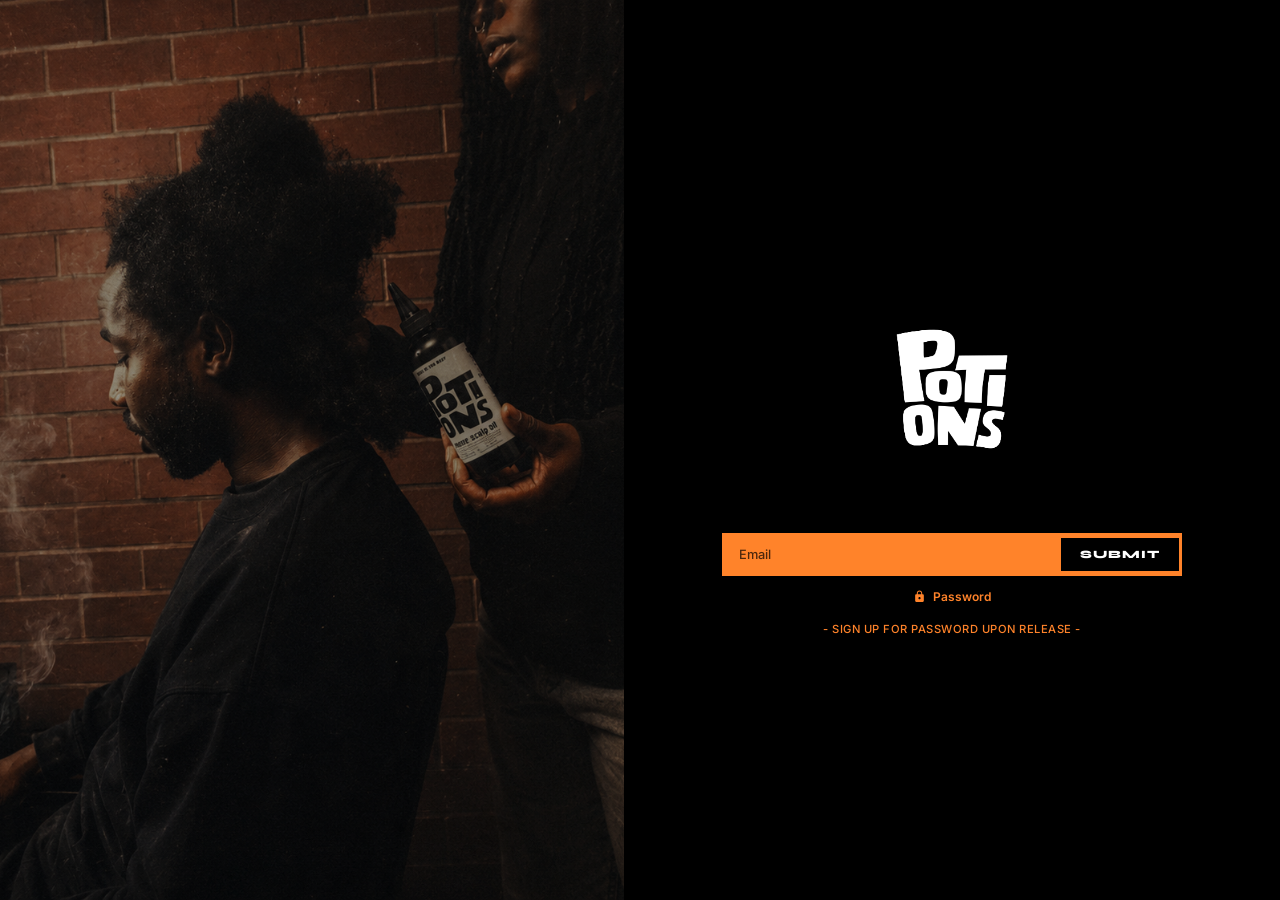
==== commit 1f4b8cbf: "Refactor password.html for improved layout and styles Updated HTML structure and styles for the pass" ====
--- a/password.html
+++ b/password.html
@@ -15,7 +15,7 @@
         height: 100%;
         margin: 0;
         padding: 0;
-        overflow: hidden; /* Prevents page-level scrollbars */
+        overflow: hidden; /* Locks page scroll completely */
       }
 
       body {
@@ -24,11 +24,11 @@
         color: #ffffff;
       }
 
-      /* Split Screen Container fixed to 100vh */
+      /* Split Screen Container fixed to full height */
       .split-screen {
         display: flex;
         height: 100vh;
-        height: 100dvh; /* Uses dynamic viewport height for mobile browsers */
+        height: 100dvh;
         width: 100%;
         overflow: hidden;
       }
@@ -43,7 +43,7 @@
         position: relative;
       }
 
-      /* Optional image tint */
+      /* Image tint overlay */
       .split-image-panel::before {
         content: '';
         position: absolute;
@@ -61,12 +61,14 @@
         align-items: center;
         justify-content: center;
         background-color: #000000;
-        padding: 1.5rem 1rem;
+        padding: 1rem;
       }
 
       .pass-container {
         width: 100%;
-        max-width: 420px;
+        max-width: 460px;
+        height: 100%;
+        max-height: 100%;
         display: flex;
         flex-direction: column;
         align-items: center;
@@ -74,11 +76,11 @@
         text-align: center;
       }
 
-      /* Logo Container Centered & Auto-scaling */
+      /* Logo Container — Scaled Up & Centered */
       .logo-container {
         width: 100%;
-        max-width: 320px;
-        margin: 0 auto clamp(1rem, 3vh, 2.5rem) auto;
+        max-width: 400px; /* Increased max width to make sign bigger */
+        margin: 0 auto clamp(0.5rem, 2vh, 1.5rem) auto;
         display: flex;
         justify-content: center;
         align-items: center;
@@ -87,7 +89,7 @@
       .brand-logo {
         width: 100%;
         height: auto;
-        max-height: clamp(80px, 15vh, 200px);
+        max-height: clamp(120px, 28vh, 320px); /* Increased viewport height scaling */
         object-fit: contain;
         margin: 0 auto;
         display: block;
@@ -113,7 +115,7 @@
         display: flex;
         width: 100%;
         background-color: var(--accent-orange, #ff832a);
-        padding: 4px;
+        padding: 3px;
         align-items: center;
       }
 
@@ -123,9 +125,9 @@
         background: transparent;
         border: none;
         color: #000000;
-        padding: clamp(0.6rem, 1.5vh, 0.85rem) 1rem;
-        font-family: 'Inter', sans-serif;
-        font-size: clamp(0.8rem, 1.5vh, 0.95rem);
+        padding: clamp(0.5rem, 1.2vh, 0.75rem) 0.85rem;
+        font-family: 'Inter', sans-serif;
+        font-size: clamp(0.8rem, 1.3vh, 0.95rem);
         font-weight: 600;
         line-height: 1.2;
         outline: none;
@@ -140,9 +142,9 @@
         background: #000000;
         color: #ffffff;
         border: none;
-        padding: clamp(0.6rem, 1.5vh, 0.85rem) clamp(0.8rem, 2vw, 1.5rem);
+        padding: clamp(0.5rem, 1.2vh, 0.75rem) clamp(0.75rem, 1.5vw, 1.25rem);
         font-family: 'Syne', sans-serif;
-        font-size: clamp(0.7rem, 1.2vh, 0.85rem);
+        font-size: clamp(0.7rem, 1.1vh, 0.85rem);
         font-weight: 800;
         line-height: 1;
         letter-spacing: 1px;
@@ -166,14 +168,14 @@
         border: none;
         color: var(--accent-orange, #ff832a);
         font-family: 'Inter', sans-serif;
-        font-size: 0.85rem;
+        font-size: clamp(0.75rem, 1.2vh, 0.85rem);
         font-weight: 600;
-        margin-top: clamp(0.8rem, 2vh, 1.5rem);
+        margin-top: clamp(0.5rem, 1.5vh, 1rem);
         cursor: pointer;
         display: inline-flex;
         align-items: center;
         justify-content: center;
-        gap: 0.5rem;
+        gap: 0.4rem;
       }
 
       .toggle-mode-btn:hover {
@@ -181,50 +183,54 @@
       }
 
       .lock-icon {
-        width: 14px;
-        height: 14px;
+        width: 13px;
+        height: 13px;
         fill: currentColor;
         flex-shrink: 0;
       }
 
       /* Subtitle / Tagline */
       .brand-sub {
-        font-size: clamp(0.75rem, 1.2vh, 0.85rem);
+        font-size: clamp(0.7rem, 1.1vh, 0.8rem);
         color: var(--accent-orange, #ff832a);
-        margin-top: clamp(1.2rem, 3.5vh, 3.5rem);
+        margin-top: clamp(0.8rem, 2vh, 1.8rem);
         letter-spacing: 0.5px;
         font-family: 'Inter', sans-serif;
         font-weight: 500;
-        line-height: 1.4;
+        line-height: 1.3;
       }
 
       .error-msg {
         color: #ff4d4d;
         font-size: 0.75rem;
-        margin-top: 0.5rem;
+        margin-top: 0.4rem;
         display: none;
         font-family: 'Inter', sans-serif;
         font-weight: 600;
       }
 
-      /* Responsive Layout for Mobile */
+      /* Mobile Layout */
       @media (max-width: 768px) {
         .split-screen {
           flex-direction: column;
         }
 
         .split-image-panel {
-          flex: 0 0 32vh; /* Fix image size to 32% of screen height */
+          flex: 0 0 25vh; /* Reduced top image height to leave max room for logo */
           min-height: 0;
         }
 
         .split-form-panel {
           flex: 1;
-          padding: 1rem;
+          padding: 0.75rem;
         }
 
         .logo-container {
-          max-width: 200px;
+          max-width: 260px;
+        }
+
+        .brand-logo {
+          max-height: clamp(100px, 25vh, 200px);
         }
       }
     </style>
@@ -240,7 +246,7 @@
       <div class="split-form-panel">
         <div class="pass-container">
           
-          <!-- Brand Logo (Centered) -->
+          <!-- Brand Logo (Enlarged & Centered) -->
           <div class="logo-container">
             <img src="potions-logo.png" alt="POTIONS Logo" class="brand-logo">
           </div>
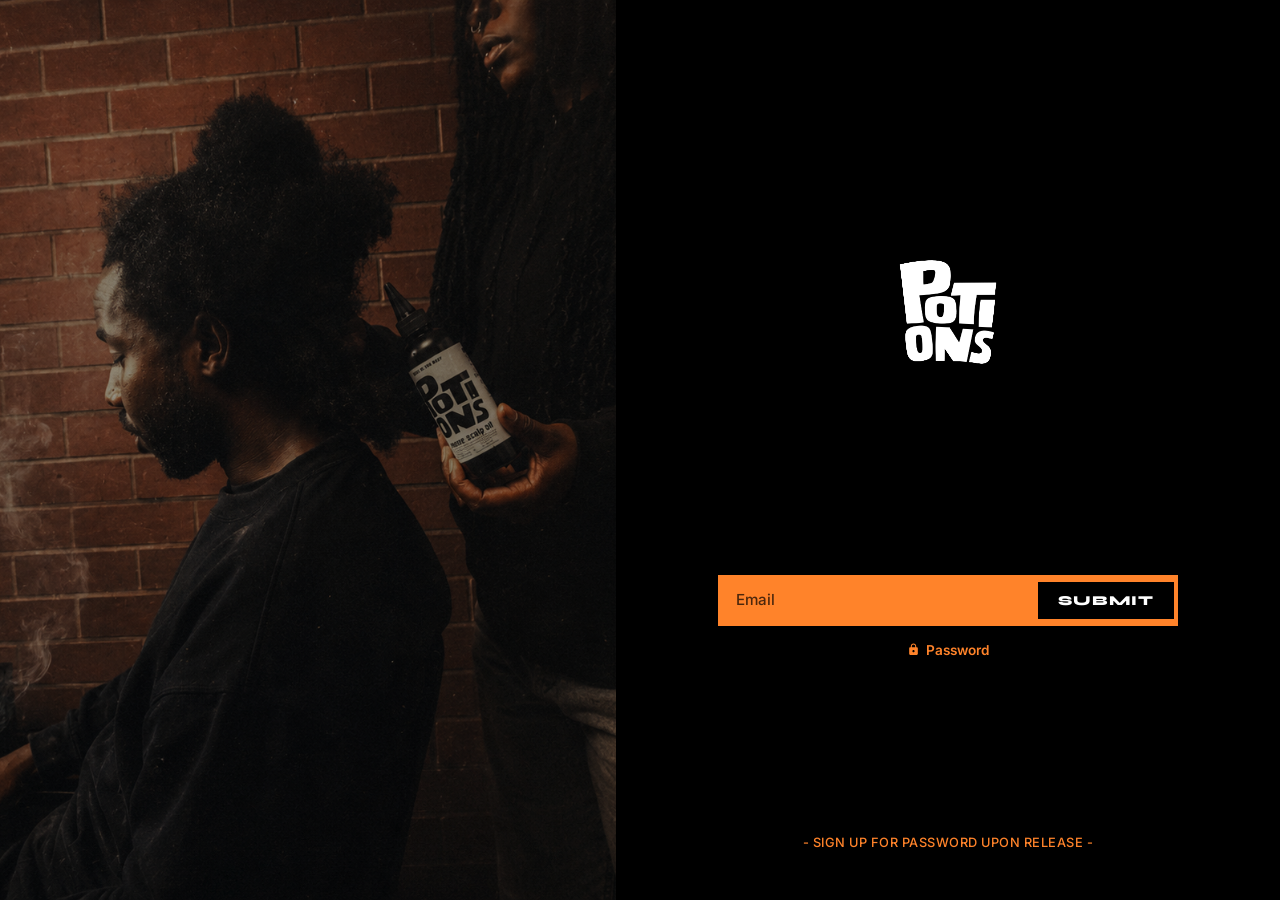
==== commit 5c0f87fd: "Refactor password.html for improved layout and functionality Updated layout and styles for password " ====
--- a/password.html
+++ b/password.html
@@ -11,26 +11,21 @@
         box-sizing: border-box;
       }
 
-      html, body {
-        height: 100%;
+      body {
         margin: 0;
         padding: 0;
-        overflow: hidden; /* Locks page scroll completely */
-      }
-
-      body {
+        min-height: 100vh;
         background-color: #000000;
         font-family: 'Inter', sans-serif;
         color: #ffffff;
-      }
-
-      /* Split Screen Container fixed to full height */
+        overflow-y: auto; /* Restores normal scrolling when needed */
+      }
+
+      /* Split Screen Container */
       .split-screen {
         display: flex;
-        height: 100vh;
-        height: 100dvh;
-        width: 100%;
-        overflow: hidden;
+        min-height: 100vh;
+        width: 100%;
       }
 
       /* Left Side: Image Panel */
@@ -41,6 +36,7 @@
         background-position: center;
         background-repeat: no-repeat;
         position: relative;
+        min-height: 100vh;
       }
 
       /* Image tint overlay */
@@ -61,26 +57,28 @@
         align-items: center;
         justify-content: center;
         background-color: #000000;
-        padding: 1rem;
-      }
-
+        padding: 2rem 1.5rem;
+        min-height: 100vh;
+      }
+
+      /* Container fits nicely inside the screen height by default */
       .pass-container {
         width: 100%;
         max-width: 460px;
-        height: 100%;
-        max-height: 100%;
+        min-height: calc(100vh - 4rem);
         display: flex;
         flex-direction: column;
         align-items: center;
-        justify-content: center;
+        justify-content: space-between; /* Keeps equal top/bottom breathing room around logo */
         text-align: center;
+        padding: 1rem 0;
       }
 
       /* Logo Container — Scaled Up & Centered */
       .logo-container {
         width: 100%;
-        max-width: 400px; /* Increased max width to make sign bigger */
-        margin: 0 auto clamp(0.5rem, 2vh, 1.5rem) auto;
+        max-width: 380px;
+        margin: auto 0;
         display: flex;
         justify-content: center;
         align-items: center;
@@ -89,7 +87,7 @@
       .brand-logo {
         width: 100%;
         height: auto;
-        max-height: clamp(120px, 28vh, 320px); /* Increased viewport height scaling */
+        max-height: 220px;
         object-fit: contain;
         margin: 0 auto;
         display: block;
@@ -101,6 +99,7 @@
         display: flex;
         flex-direction: column;
         align-items: center;
+        margin-bottom: auto;
       }
 
       #waitlist-mode, #password-mode {
@@ -115,7 +114,7 @@
         display: flex;
         width: 100%;
         background-color: var(--accent-orange, #ff832a);
-        padding: 3px;
+        padding: 4px;
         align-items: center;
       }
 
@@ -125,9 +124,9 @@
         background: transparent;
         border: none;
         color: #000000;
-        padding: clamp(0.5rem, 1.2vh, 0.75rem) 0.85rem;
-        font-family: 'Inter', sans-serif;
-        font-size: clamp(0.8rem, 1.3vh, 0.95rem);
+        padding: 0.75rem 0.85rem;
+        font-family: 'Inter', sans-serif;
+        font-size: 0.95rem;
         font-weight: 600;
         line-height: 1.2;
         outline: none;
@@ -142,9 +141,9 @@
         background: #000000;
         color: #ffffff;
         border: none;
-        padding: clamp(0.5rem, 1.2vh, 0.75rem) clamp(0.75rem, 1.5vw, 1.25rem);
+        padding: 0.75rem 1.25rem;
         font-family: 'Syne', sans-serif;
-        font-size: clamp(0.7rem, 1.1vh, 0.85rem);
+        font-size: 0.85rem;
         font-weight: 800;
         line-height: 1;
         letter-spacing: 1px;
@@ -168,9 +167,9 @@
         border: none;
         color: var(--accent-orange, #ff832a);
         font-family: 'Inter', sans-serif;
-        font-size: clamp(0.75rem, 1.2vh, 0.85rem);
+        font-size: 0.85rem;
         font-weight: 600;
-        margin-top: clamp(0.5rem, 1.5vh, 1rem);
+        margin-top: 1rem;
         cursor: pointer;
         display: inline-flex;
         align-items: center;
@@ -191,9 +190,9 @@
 
       /* Subtitle / Tagline */
       .brand-sub {
-        font-size: clamp(0.7rem, 1.1vh, 0.8rem);
+        font-size: 0.8rem;
         color: var(--accent-orange, #ff832a);
-        margin-top: clamp(0.8rem, 2vh, 1.8rem);
+        margin: 1.5rem 0 0 0;
         letter-spacing: 0.5px;
         font-family: 'Inter', sans-serif;
         font-weight: 500;
@@ -209,28 +208,33 @@
         font-weight: 600;
       }
 
-      /* Mobile Layout */
+      /* Responsive Layout for Mobile */
       @media (max-width: 768px) {
         .split-screen {
           flex-direction: column;
         }
 
         .split-image-panel {
-          flex: 0 0 25vh; /* Reduced top image height to leave max room for logo */
-          min-height: 0;
+          min-height: 35vh;
+          flex: none;
         }
 
         .split-form-panel {
-          flex: 1;
-          padding: 0.75rem;
+          min-height: auto;
+          padding: 2rem 1rem;
+        }
+
+        .pass-container {
+          min-height: auto;
         }
 
         .logo-container {
           max-width: 260px;
+          margin: 1rem auto;
         }
 
         .brand-logo {
-          max-height: clamp(100px, 25vh, 200px);
+          max-height: 160px;
         }
       }
     </style>
@@ -246,11 +250,12 @@
       <div class="split-form-panel">
         <div class="pass-container">
           
-          <!-- Brand Logo (Enlarged & Centered) -->
+          <!-- Brand Logo -->
           <div class="logo-container">
             <img src="potions-logo.png" alt="POTIONS Logo" class="brand-logo">
           </div>
 
+          <!-- Input Controls Area -->
           <div class="pass-form-wrapper">
             
             <!-- MODE 1: EMAIL WAITLIST FORM -->
